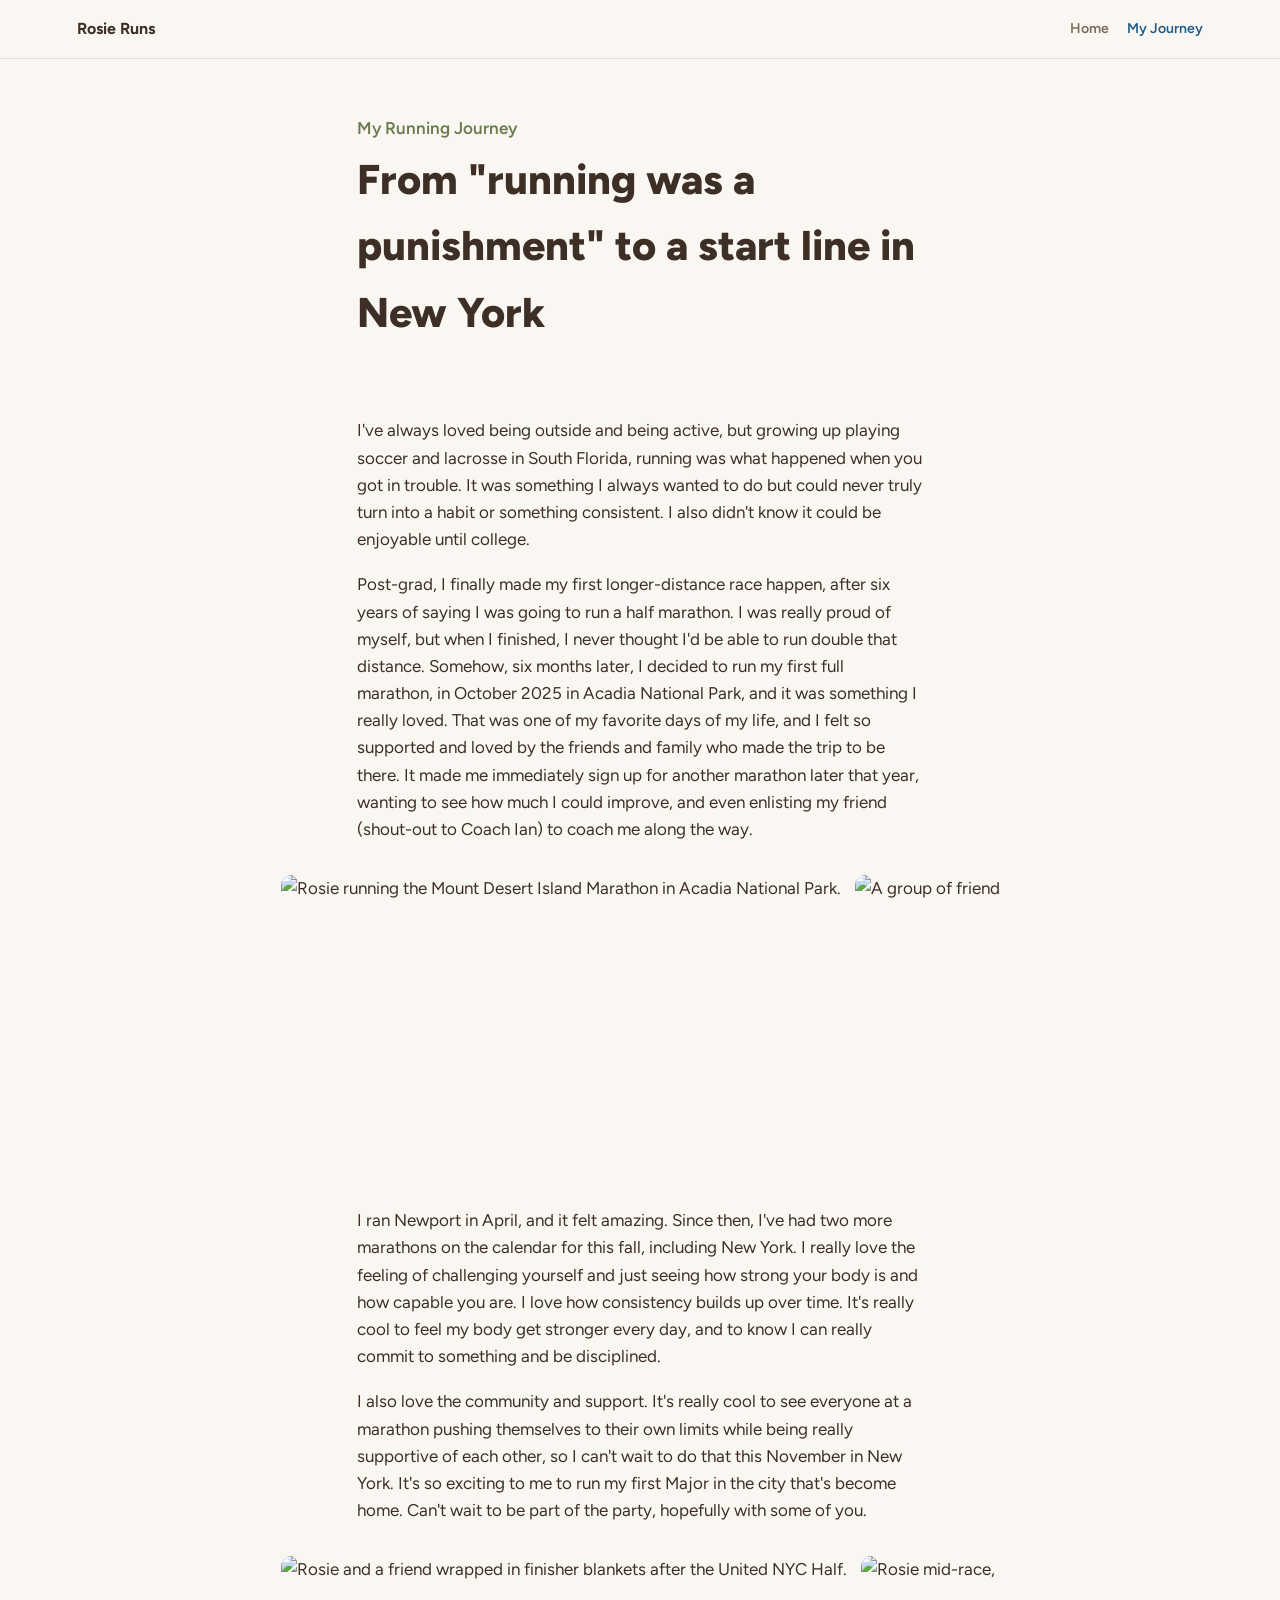
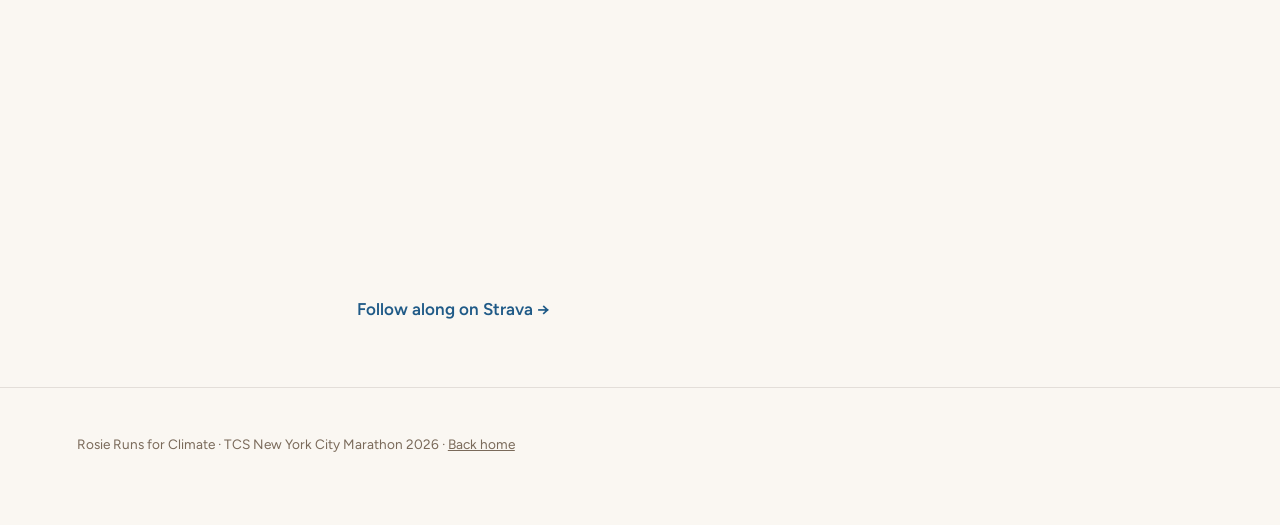
==== journey.html @ b6416c95 "initial commit" ====
<!DOCTYPE html>
<html lang="en">
<head>
<meta charset="UTF-8">
<meta name="viewport" content="width=device-width, initial-scale=1.0">
<title>My Running Journey &middot; Rosie Runs</title>
<meta name="description" content="Rosie's running journey, from South Florida soccer fields to the TCS New York City Marathon.">
<link rel="stylesheet" href="style.css">
</head>
<body>

<nav class="nav">
  <a href="index.html" class="brand">Rosie Runs</a>
  <div class="links">
    <a href="index.html">Home</a>
    <a href="journey.html" class="active">My Journey</a>
  </div>
</nav>

<div class="journey-hero">
  <p class="kicker">My Running Journey</p>
  <h1>From "running was a punishment" to a start line in New York</h1>
</div>

<section class="section">
  <p>I've always loved being outside and being active, but growing up playing soccer and lacrosse in South Florida, running was what happened when you got in trouble. It was something I always wanted to do but could never truly turn into a habit or something consistent. I also didn't know it could be enjoyable until college.</p>

  <p>Post-grad, I finally made my first longer-distance race happen, after six years of saying I was going to run a half marathon. I was really proud of myself, but when I finished, I never thought I'd be able to run double that distance. Somehow, six months later, I decided to run my first full marathon, in October 2025 in Acadia National Park, and it was something I really loved. That was one of my favorite days of my life, and I felt so supported and loved by the friends and family who made the trip to be there. It made me immediately sign up for another marathon later that year, wanting to see how much I could improve, and even enlisting my friend (shout-out to Coach Ian) to coach me along the way.</p>

  <div class="photo-strip">
    <img src="images/hero-acadia-running.jpg" alt="Rosie running the Mount Desert Island Marathon in Acadia National Park." />
    <img src="images/support-signs.jpg" alt="A group of friends holding handmade, funny signs cheering Rosie on at a race." />
    <img src="images/newport-finish.jpg" alt="Rosie holding a finisher medal and a beer after the Newport Marathon." />
  </div>

  <p>I ran Newport in April, and it felt amazing. Since then, I've had two more marathons on the calendar for this fall, including New York. I really love the feeling of challenging yourself and just seeing how strong your body is and how capable you are. I love how consistency builds up over time. It's really cool to feel my body get stronger every day, and to know I can really commit to something and be disciplined.</p>

  <p>I also love the community and support. It's really cool to see everyone at a marathon pushing themselves to their own limits while being really supportive of each other, so I can't wait to do that this November in New York. It's so exciting to me to run my first Major in the city that's become home. Can't wait to be part of the party, hopefully with some of you.</p>

  <div class="photo-strip">
    <img src="images/nyc-half-finish.jpg" alt="Rosie and a friend wrapped in finisher blankets after the United NYC Half." />
    <img src="images/cambridge-race.jpg" alt="Rosie mid-race, running down a tree-lined street." />
    <img src="images/brooklyn-bridge.jpg" alt="Rosie on the Brooklyn Bridge with the Manhattan skyline behind her." />
  </div>

  <a class="strava-link" href="#" target="_blank" rel="noopener">Follow along on Strava &rarr;</a>
</section>

<footer class="footer">
  <p>Rosie Runs for Climate &middot; TCS New York City Marathon 2026 &middot; <a href="index.html">Back home</a></p>
</footer>

<script src="script.js"></script>
</body>
</html>
---- style.css ----
@import url('https://fonts.googleapis.com/css2?family=Figtree:wght@400;500;600;700;800&display=swap');

:root {
  --base: #FAF7F2;
  --brown: #3D2F26;
  --blue: #2E7DB8;
  --blue-deep: #1F5A87;
  --olive: #6B7A4F;
  --pink: #F5A0B5;
  --neutral: #7A6A5A;
  --line: rgba(61, 47, 38, 0.12);

  --font: 'Figtree', -apple-system, BlinkMacSystemFont, sans-serif;

  --gutter: 6vw;
  --max-w: 720px;
}

* { box-sizing: border-box; }

html { scroll-behavior: smooth; }

body {
  margin: 0;
  background: var(--base);
  color: var(--brown);
  font-family: var(--font);
  font-size: 17px;
  line-height: 1.6;
  -webkit-font-smoothing: antialiased;
}

@media (prefers-reduced-motion: reduce) {
  html { scroll-behavior: auto; }
  * { animation-duration: 0.001ms !important; transition-duration: 0.001ms !important; }
}

a { color: var(--blue-deep); }
a:focus-visible, button:focus-visible { outline: 2px solid var(--blue); outline-offset: 3px; }

/* ---------- Nav ---------- */
.nav {
  position: sticky;
  top: 0;
  z-index: 20;
  display: flex;
  align-items: center;
  justify-content: space-between;
  gap: 12px;
  padding: 16px var(--gutter);
  background: rgba(250, 247, 242, 0.88);
  backdrop-filter: blur(8px);
  border-bottom: 1px solid var(--line);
}

.nav a {
  text-decoration: none;
  color: var(--brown);
  font-weight: 600;
  white-space: nowrap;
}

.nav .brand {
  font-size: 1rem;
  font-weight: 700;
  color: var(--brown);
}

.nav .links {
  display: flex;
}

.nav .links a {
  margin-left: 18px;
  font-size: 0.88rem;
  color: var(--neutral);
}
.nav .links a.active,
.nav .links a:hover {
  color: var(--blue-deep);
}

@media (max-width: 400px) {
  .nav { padding: 14px 5vw; }
  .nav .brand { font-size: 0.92rem; }
  .nav .links a { margin-left: 12px; font-size: 0.78rem; }
}

/* ---------- Hero ---------- */
.hero {
  position: relative;
  overflow: hidden;
}

.hero-photo-wrap {
  position: relative;
  width: 100%;
  height: 0;
  padding-top: 125%; /* 4:5 on mobile, via padding-percentage technique for broad compatibility */
  max-height: 88vh;
  overflow: hidden;
}

@media (min-width: 640px) {
  .hero-photo-wrap { padding-top: 62.5%; max-height: 78vh; } /* 16:10 */
}

.hero-photo-wrap img {
  position: absolute;
  top: 0;
  left: 0;
  right: 0;
  bottom: 0;
  width: 100%;
  height: 100%;
  object-fit: cover;
  object-position: center 20%;
}

.hero-photo-wrap::after {
  content: '';
  position: absolute;
  inset: 0;
  background: linear-gradient(180deg, rgba(61,47,38,0) 40%, rgba(61,47,38,0.55) 100%);
}

.hero-route {
  display: block;
  width: 150px;
  height: 28px;
  margin: 6px 0 14px;
  overflow: visible;
}

.hero-route path {
  fill: none;
  stroke: var(--pink);
  stroke-width: 3;
  stroke-linecap: round;
  stroke-dasharray: 220;
  stroke-dashoffset: 220;
  animation: draw-route 1.4s ease-out 0.5s forwards;
}

@keyframes draw-route {
  to { stroke-dashoffset: 0; }
}

.hero-text {
  position: absolute;
  left: var(--gutter);
  right: var(--gutter);
  bottom: 28px;
  z-index: 3;
  color: #FAF7F2;
}

.hero-text h1 {
  font-size: clamp(2rem, 7vw, 3.2rem);
  font-weight: 800;
  line-height: 1.05;
  margin: 0 0 10px;
  letter-spacing: -0.01em;
}

.hero-text p {
  font-size: clamp(1rem, 3vw, 1.15rem);
  max-width: 44ch;
  margin: 0;
  color: #F3ECE3;
}

/* ---------- Sections ---------- */
.section {
  padding: 64px var(--gutter);
  max-width: var(--max-w);
  margin: 0 auto;
}

.section + .section {
  border-top: 1px solid var(--line);
}

.section h2 {
  font-size: clamp(1.4rem, 4vw, 1.8rem);
  font-weight: 700;
  margin: 0 0 20px;
  color: var(--brown);
}

.section p {
  margin: 0 0 18px;
  color: var(--brown);
  max-width: 62ch;
}

.section p:last-child { margin-bottom: 0; }

.section.tint {
  background: var(--base);
}

/* project name highlight - understated, not a badge */
.project-name {
  color: var(--blue-deep);
  font-weight: 600;
}

/* ---------- Photo strip / carousel ---------- */
.photo-strip {
  display: flex;
  gap: 14px;
  overflow-x: auto;
  margin: 28px calc(var(--gutter) * -1) 0;
  padding: 4px var(--gutter) 12px;
  scroll-snap-type: x mandatory;
  -webkit-overflow-scrolling: touch;
}

.photo-strip::-webkit-scrollbar { height: 6px; }
.photo-strip::-webkit-scrollbar-thumb { background: var(--line); border-radius: 3px; }

.photo-strip img {
  scroll-snap-align: start;
  flex: 0 0 auto;
  height: 260px;
  width: auto;
  max-width: 82vw;
  object-fit: cover;
  border-radius: 10px;
}

@media (min-width: 640px) {
  .photo-strip img { height: 320px; }
}

/* ---------- The Ask ---------- */
.ask-primary {
  background: var(--blue);
  color: #FAF7F2;
  border-radius: 16px;
  padding: 32px;
  margin-top: 8px;
}

.ask-primary p { color: #F3ECE3; }

.venmo-handle {
  display: inline-block;
  font-size: 1.3rem;
  font-weight: 700;
  color: #FAF7F2;
  background: rgba(250, 247, 242, 0.14);
  border: 1.5px solid rgba(250, 247, 242, 0.4);
  border-radius: 999px;
  padding: 10px 24px;
  margin: 14px 0 18px;
  text-decoration: none;
}

.venmo-handle:hover { background: rgba(250, 247, 242, 0.22); }

.disclosure {
  font-size: 0.88rem;
  color: rgba(243, 236, 227, 0.85);
  border-top: 1px solid rgba(250, 247, 242, 0.25);
  padding-top: 14px;
  margin-top: 18px;
}

.ask-secondary {
  margin-top: 22px;
  padding: 22px;
  border: 1.5px solid var(--line);
  border-radius: 16px;
}

.ask-secondary p { margin-bottom: 14px; }

.btn-outline {
  display: inline-block;
  border: 1.5px solid var(--brown);
  color: var(--brown);
  text-decoration: none;
  font-weight: 600;
  padding: 10px 22px;
  border-radius: 999px;
  font-size: 0.95rem;
}

.btn-outline:hover {
  background: var(--brown);
  color: var(--base);
}

/* ---------- Sign-off ---------- */
.signoff {
  text-align: left;
  color: var(--neutral);
  font-style: normal;
}

/* ---------- Footer ---------- */
.footer {
  padding: 32px var(--gutter) 56px;
  color: var(--neutral);
  font-size: 0.85rem;
  border-top: 1px solid var(--line);
}

.footer a { color: var(--neutral); }

/* ---------- Journey page specific ---------- */
.journey-hero {
  padding: 56px var(--gutter) 0;
  max-width: var(--max-w);
  margin: 0 auto;
}

.journey-hero h1 {
  font-size: clamp(1.8rem, 6vw, 2.6rem);
  font-weight: 800;
  margin: 0 0 8px;
  color: var(--brown);
}

.journey-hero .kicker {
  color: var(--olive);
  font-weight: 600;
  margin: 0 0 4px;
}

.strava-link {
  display: inline-flex;
  align-items: center;
  gap: 8px;
  margin-top: 8px;
  color: var(--blue-deep);
  font-weight: 600;
  text-decoration: none;
}

.strava-link:hover { text-decoration: underline; }

/* ---------- Coming soon (unused now, kept minimal if needed) ---------- */
.coming-soon {
  padding: 120px var(--gutter);
  text-align: center;
  color: var(--neutral);
}
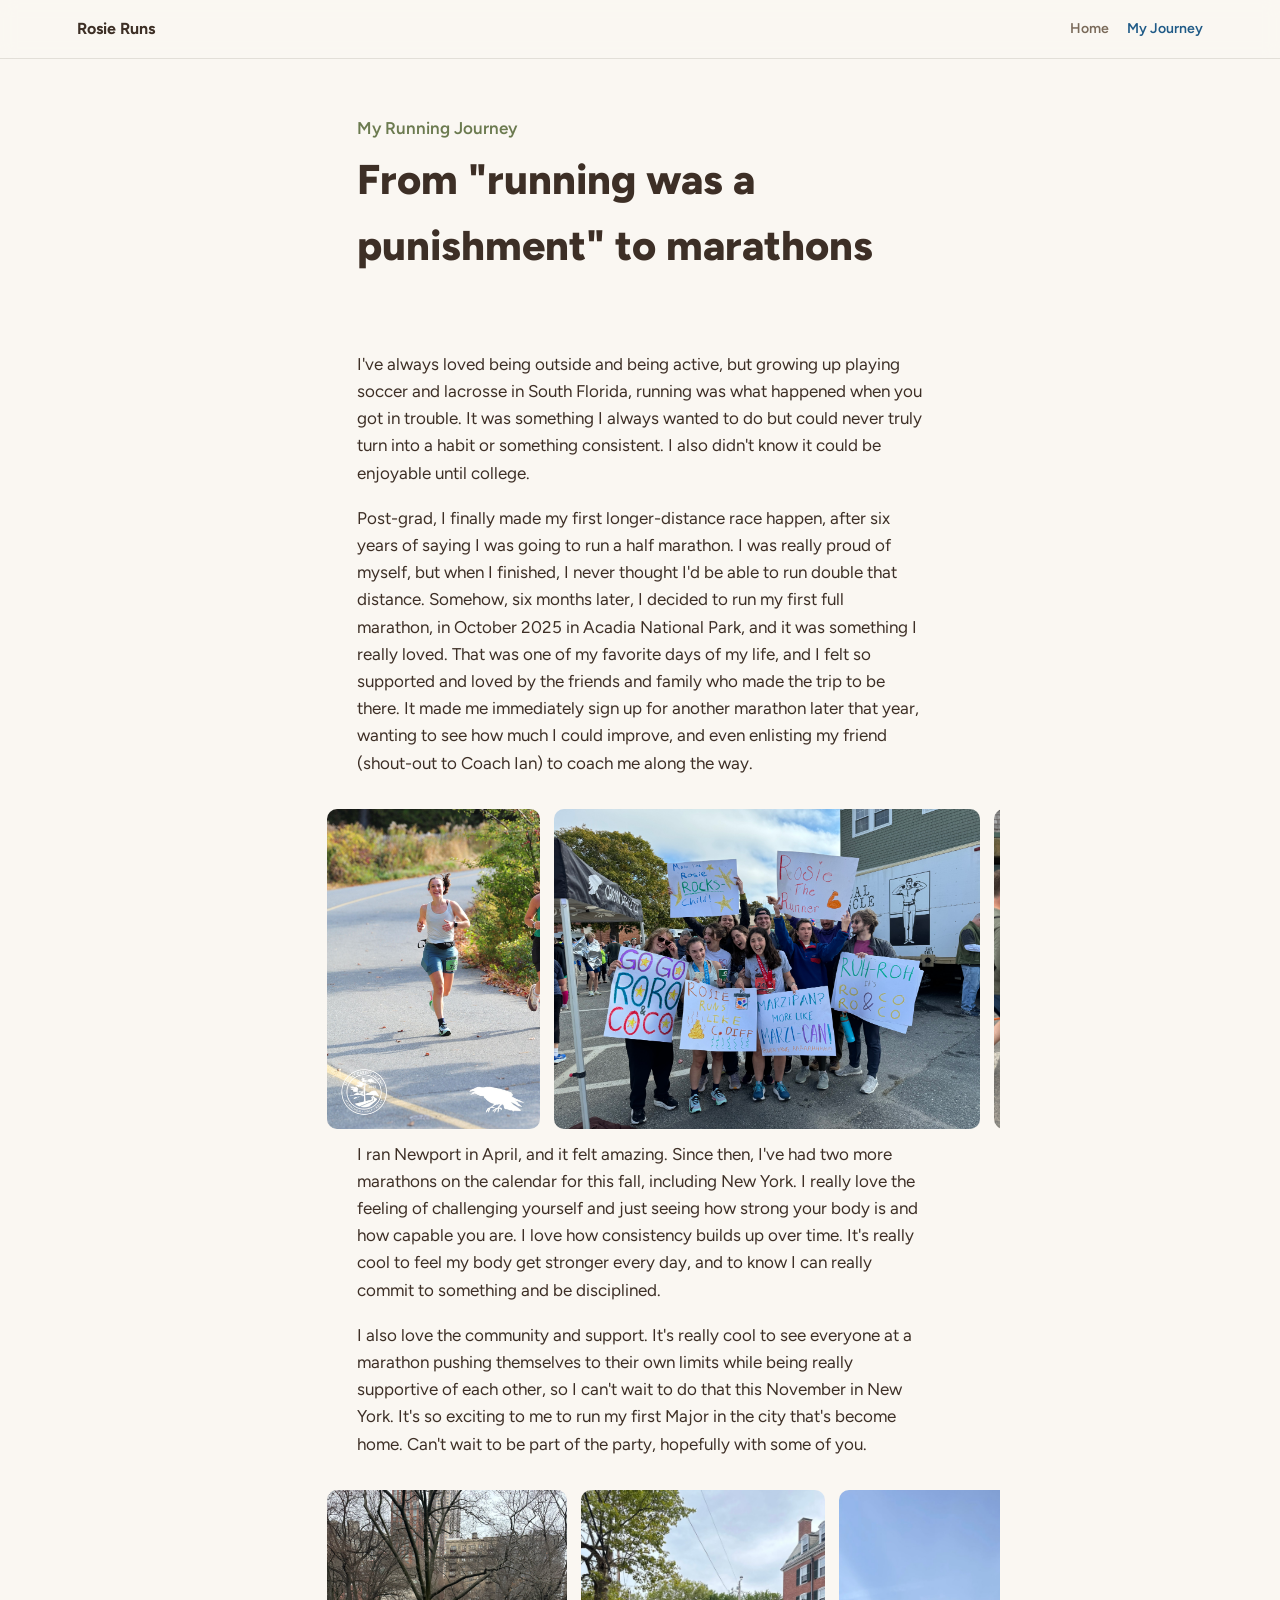
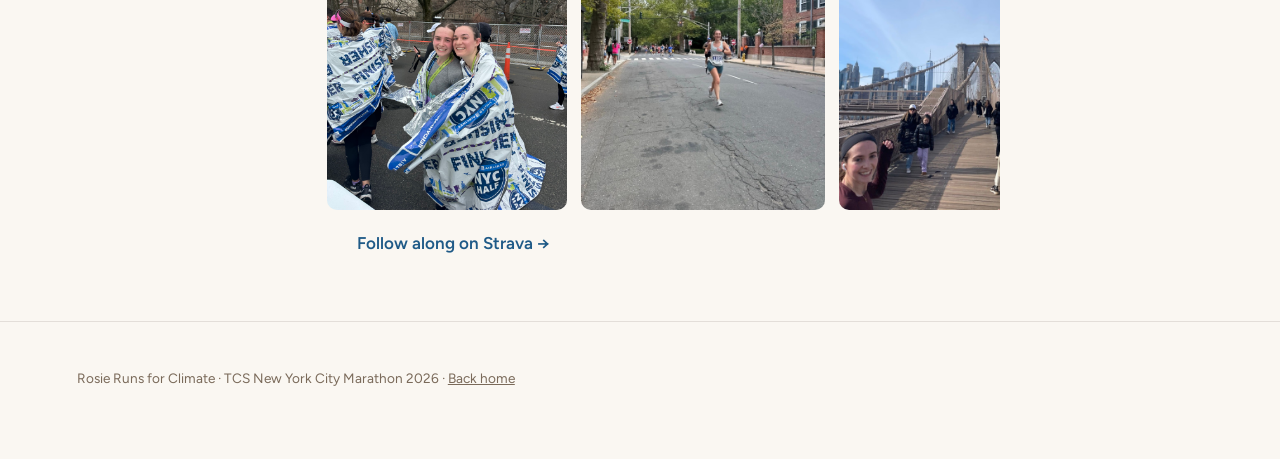
==== commit 31f531fa: "updated images & titles" ====
--- a/journey.html
+++ b/journey.html
@@ -19,7 +19,7 @@
 
 <div class="journey-hero">
   <p class="kicker">My Running Journey</p>
-  <h1>From "running was a punishment" to a start line in New York</h1>
+  <h1>From "running was a punishment" to marathons</h1>
 </div>
 
 <section class="section">
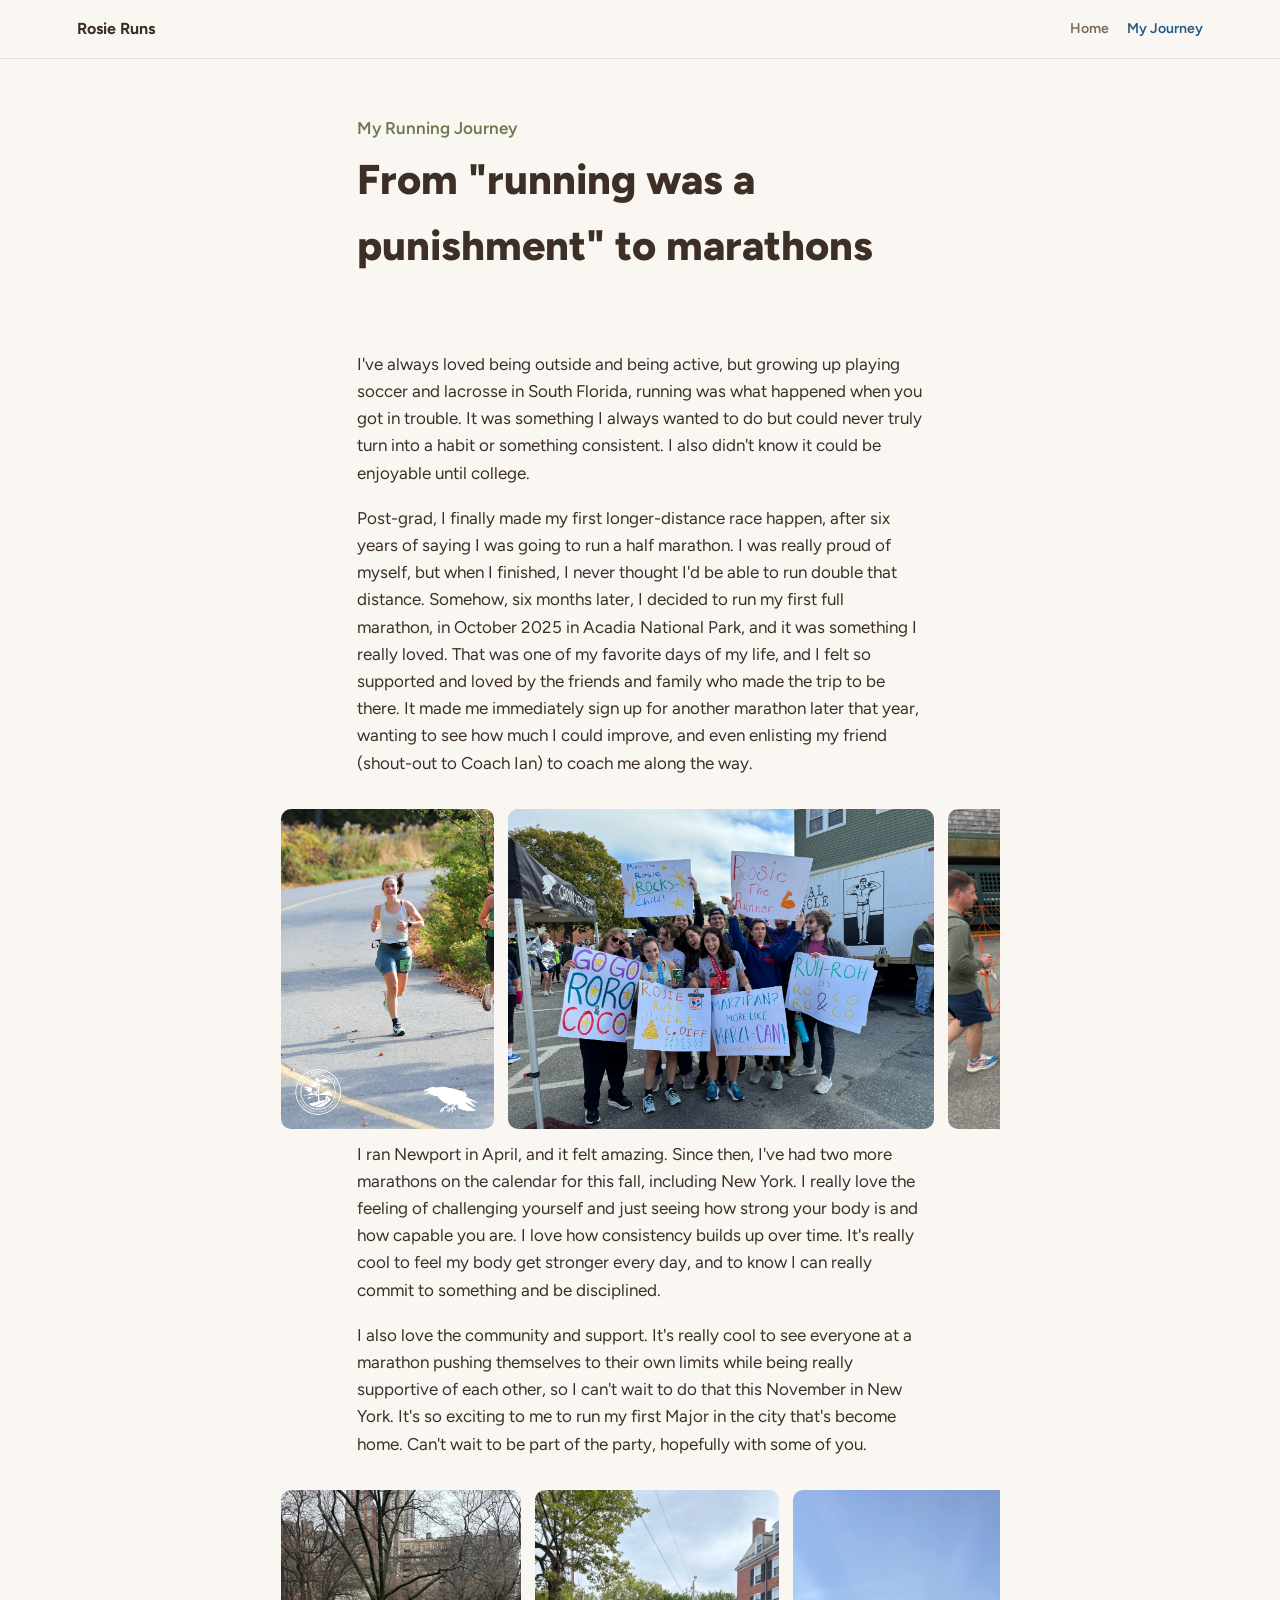
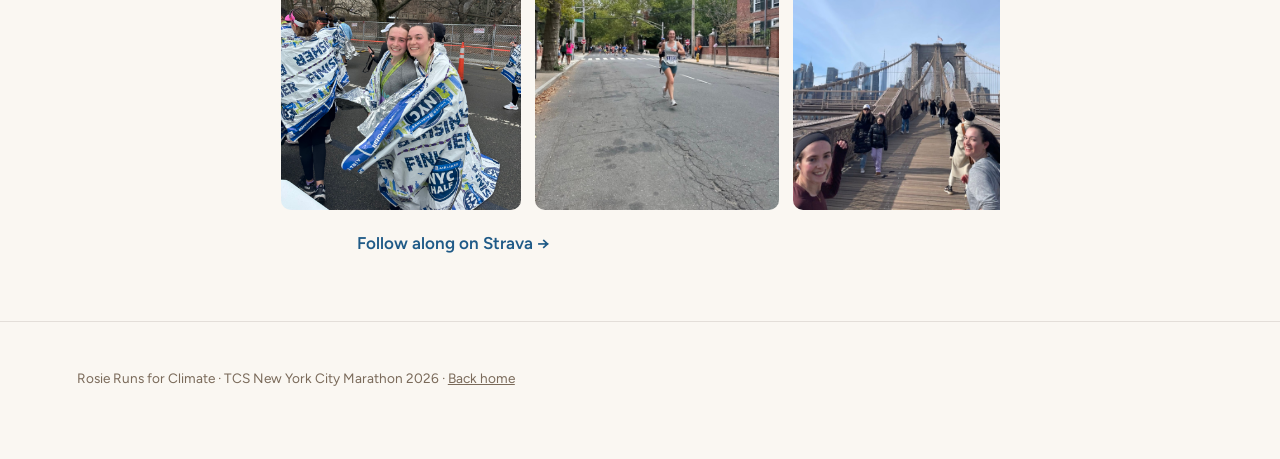
==== commit 01fe2bbc: "added strav" ====
--- a/journey.html
+++ b/journey.html
@@ -43,7 +43,7 @@
     <img src="images/brooklyn-bridge.jpg" alt="Rosie on the Brooklyn Bridge with the Manhattan skyline behind her." />
   </div>
 
-  <a class="strava-link" href="#" target="_blank" rel="noopener">Follow along on Strava &rarr;</a>
+  <a class="strava-link" href="https://strava.app.link/qogb5gQK25b" target="_blank" rel="noopener">Follow along on Strava &rarr;</a>
 </section>
 
 <footer class="footer">
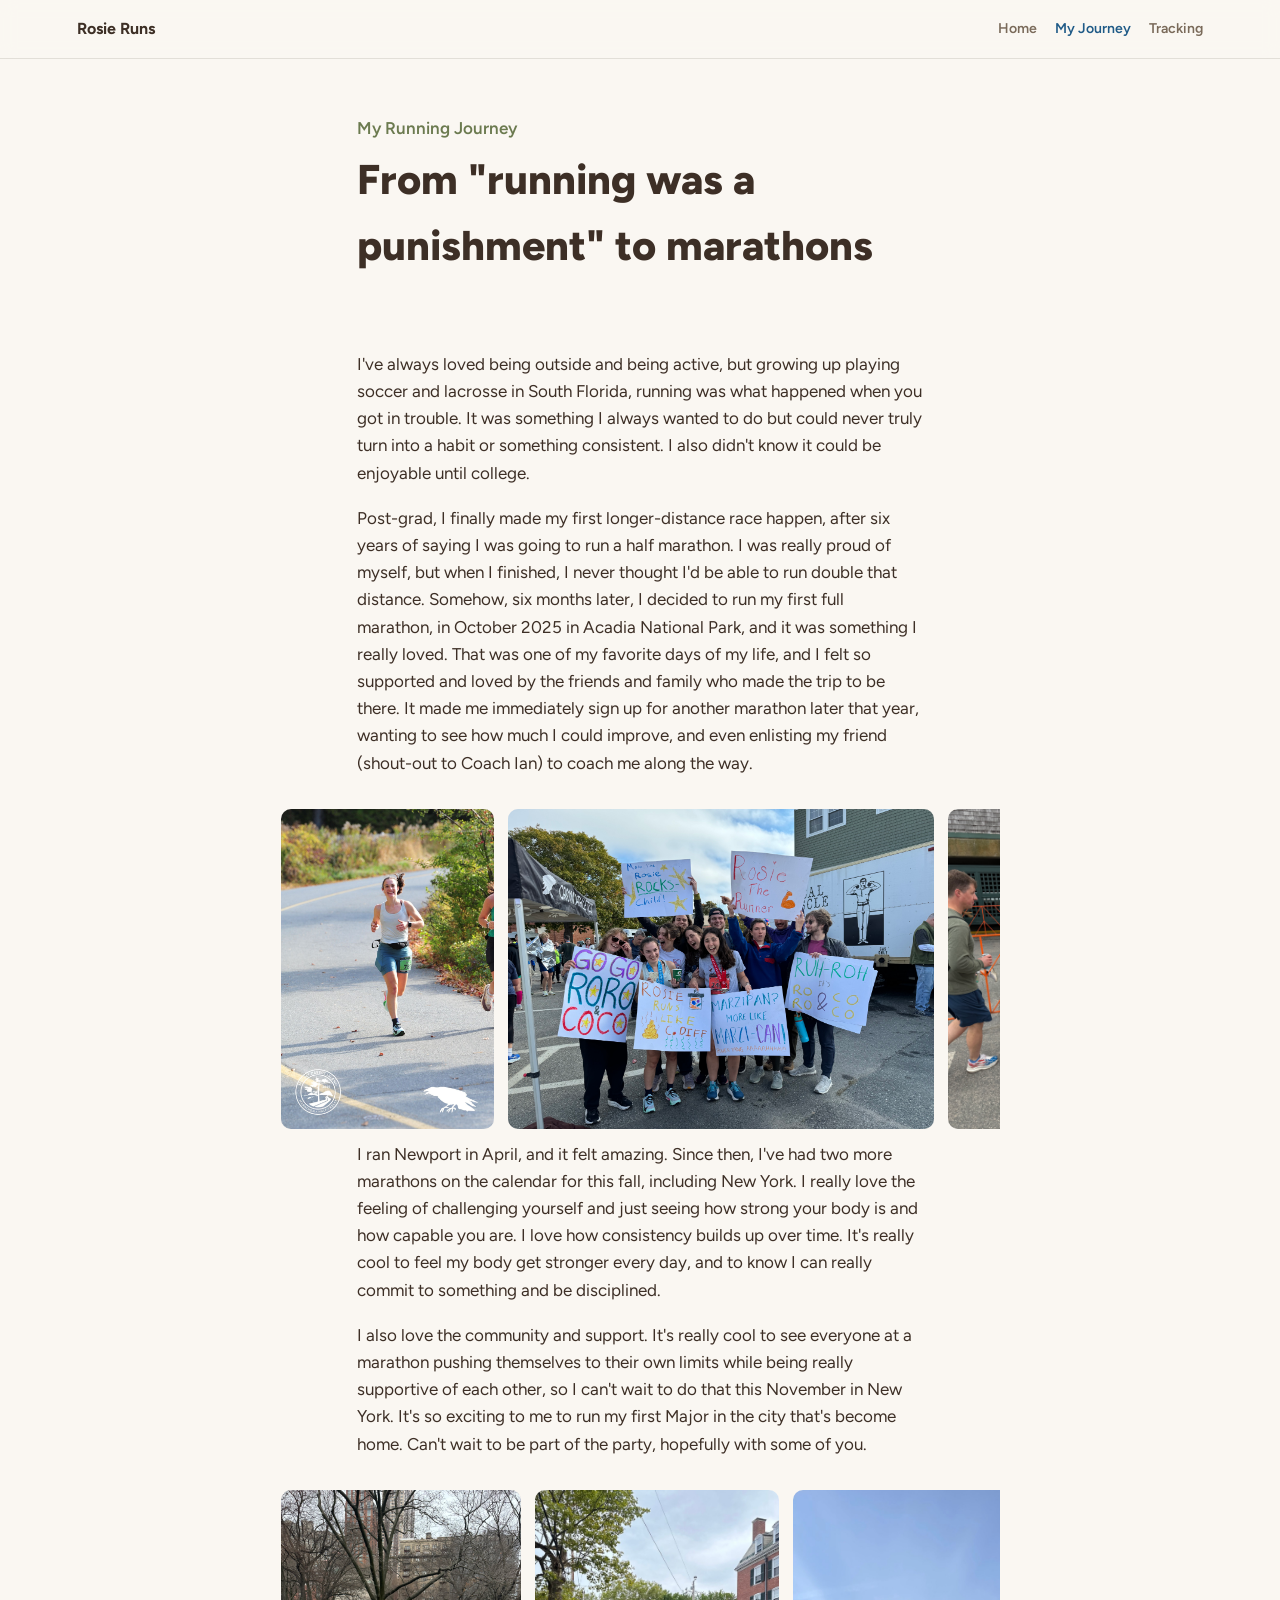
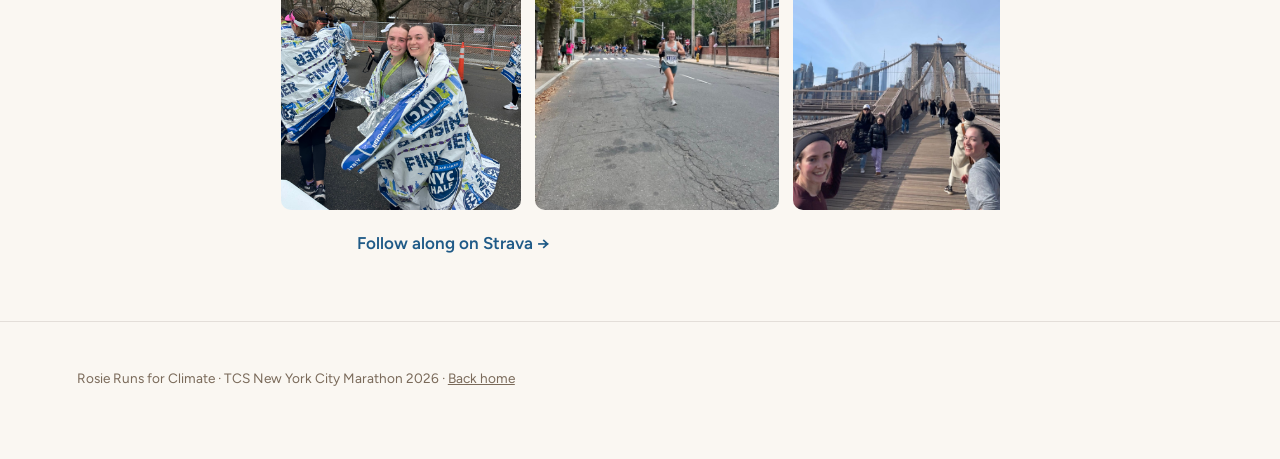
==== commit 8d18d5a1: "Add Tracking Runners page with course map and cheer spots Interactive NYC Marathon course map with e" ====
--- a/journey.html
+++ b/journey.html
@@ -14,6 +14,7 @@
   <div class="links">
     <a href="index.html">Home</a>
     <a href="journey.html" class="active">My Journey</a>
+    <a href="tracking.html">Tracking</a>
   </div>
 </nav>
 
--- a/style.css
+++ b/style.css
@@ -348,3 +348,141 @@
   text-align: center;
   color: var(--neutral);
 }
+
+/* ---------- Tracking page ---------- */
+.runner-tabs {
+  display: flex;
+  gap: 4px;
+  margin-top: 20px;
+  border-bottom: 1px solid var(--line);
+}
+
+.runner-tab {
+  background: none;
+  border: none;
+  border-bottom: 3px solid transparent;
+  margin-bottom: -1px;
+  padding: 10px 16px;
+  font: 600 1rem var(--font);
+  color: var(--neutral);
+  cursor: pointer;
+}
+
+.runner-tab.active {
+  color: var(--blue-deep);
+  border-bottom-color: var(--blue);
+}
+
+.runner-panel { padding-top: 36px; }
+
+.btn-track {
+  display: inline-block;
+  background: var(--blue);
+  color: #FAF7F2;
+  text-decoration: none;
+  font-weight: 700;
+  padding: 12px 24px;
+  border-radius: 999px;
+  margin: 4px 0 8px;
+}
+
+.btn-track:hover { background: var(--blue-deep); }
+
+.live-status {
+  margin-top: 16px;
+  padding: 12px 16px;
+  border-radius: 12px;
+  background: rgba(245, 160, 181, 0.22);
+  font-weight: 600;
+}
+
+.course-map {
+  height: 460px;
+  margin: 28px 0 0;
+  border-radius: 16px;
+  border: 1px solid var(--line);
+  overflow: hidden;
+  z-index: 0;
+}
+
+@media (min-width: 640px) {
+  .course-map { height: 560px; }
+}
+
+.leaflet-marker-icon.mile-tag {
+  display: flex;
+  align-items: center;
+  justify-content: center;
+  border-radius: 50%;
+  background: #FAF7F2;
+  border: 2px solid var(--blue-deep);
+  color: var(--blue-deep);
+  font: 700 0.68rem/1 var(--font);
+}
+
+.mile-tag.start { background: var(--olive); border-color: var(--olive); color: #FAF7F2; }
+
+.leaflet-marker-icon.spot-pin {
+  display: flex;
+  align-items: center;
+  justify-content: center;
+  border-radius: 50%;
+  background: var(--pink);
+  border: 3px solid #fff;
+  box-shadow: 0 1px 4px rgba(61, 47, 38, 0.35);
+  color: var(--brown);
+}
+
+.leaflet-marker-icon.spot-pin svg,
+.spot-num svg {
+  width: 15px;
+  height: 15px;
+  fill: none;
+  stroke: var(--brown);
+  stroke-width: 2.2;
+  stroke-linecap: round;
+  stroke-linejoin: round;
+}
+
+.leaflet-popup-content { font-family: var(--font); font-size: 0.9rem; line-height: 1.45; }
+.popup-likely { color: var(--neutral); }
+
+.spot-list {
+  list-style: none;
+  padding: 0;
+  margin: 24px 0;
+}
+
+.spot {
+  display: flex;
+  gap: 14px;
+  width: 100%;
+  text-align: left;
+  background: none;
+  border: none;
+  border-bottom: 1px solid var(--line);
+  padding: 16px 0;
+  font: inherit;
+  color: inherit;
+  cursor: pointer;
+}
+
+.spot:hover .spot-name { color: var(--blue-deep); }
+
+.spot-num {
+  flex: 0 0 30px;
+  height: 30px;
+  border-radius: 50%;
+  background: var(--pink);
+  display: flex;
+  align-items: center;
+  justify-content: center;
+}
+
+.spot-body { display: flex; flex-direction: column; gap: 2px; }
+.spot-name { font-weight: 700; }
+.spot-mile { font-weight: 500; color: var(--neutral); font-size: 0.85rem; margin-left: 4px; }
+.spot-time { font-size: 1.15rem; font-weight: 700; color: var(--blue-deep); }
+.spot-where { font-size: 0.9rem; color: var(--neutral); }
+
+.fine-print { font-size: 0.85rem; color: var(--neutral); }
